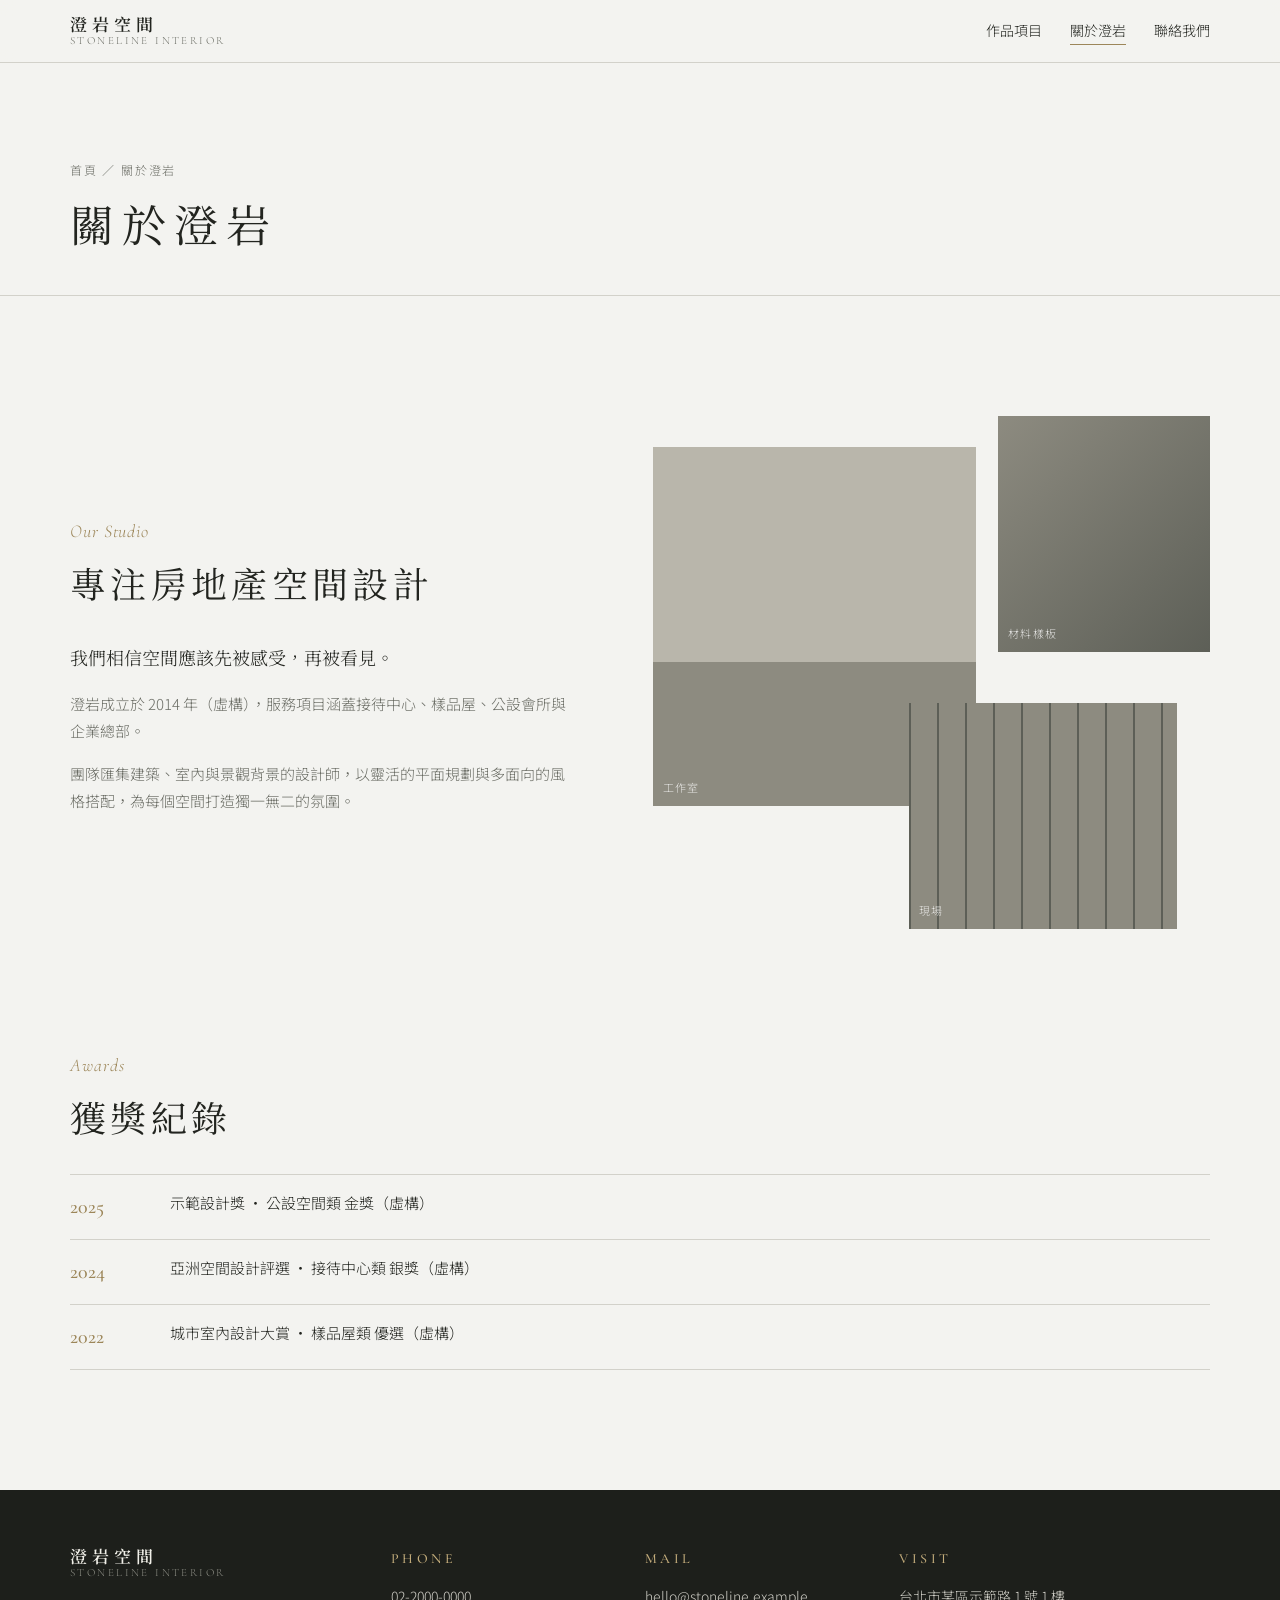
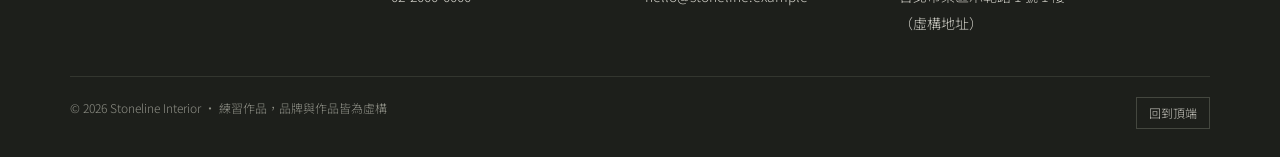
==== about.html @ d1e7b45d "Add Stoneline interior design practice site Co-Authored-By: Claude Opus 5.5 <noreply@anthropic.com> " ====
<!DOCTYPE html>
<html lang="zh-Hant">
<head>
<meta charset="utf-8">
<meta name="viewport" content="width=device-width, initial-scale=1, viewport-fit=cover">
<title>關於澄岩 | 澄岩空間設計</title>
<link rel="preconnect" href="https://fonts.googleapis.com">
<link rel="stylesheet" href="https://fonts.googleapis.com/css2?family=Noto+Serif+TC:wght@400;600&family=Noto+Sans+TC:wght@300;400;500&family=Cormorant+Garamond:ital,wght@0,500;1,400&display=swap">
<link rel="stylesheet" href="assets/style.css">
</head>
<body>
<header id="site-header"></header>
<div class="page-head"><div class="wrap"><div class="crumb"><a href="index.html">首頁</a> ／ 關於澄岩</div><h1>關於澄岩</h1></div></div>
<section><div class="wrap about">
  <div>
    <div class="eyebrow">Our Studio</div>
    <h2>專注房地產空間設計</h2>
    <p class="lead">我們相信空間應該先被感受，再被看見。</p>
    <p>澄岩成立於 2014 年（虛構），服務項目涵蓋接待中心、樣品屋、公設會所與企業總部。</p>
    <p>團隊匯集建築、室內與景觀背景的設計師，以靈活的平面規劃與多面向的風格搭配，為每個空間打造獨一無二的氛圍。</p>
  </div>
  <div class="collage" aria-hidden="true"><div class="ph a"><span>工作室</span></div><div class="ph b"><span>材料樣板</span></div><div class="ph c"><span>現場</span></div></div>
</div></section>
<section style="padding-top:0"><div class="wrap">
  <div class="eyebrow">Awards</div><h2>獲獎紀錄</h2>
  <ul class="awards">
    <li><b>2025</b><span>示範設計獎 · 公設空間類 金獎（虛構）</span></li>
    <li><b>2024</b><span>亞洲空間設計評選 · 接待中心類 銀獎（虛構）</span></li>
    <li><b>2022</b><span>城市室內設計大賞 · 樣品屋類 優選（虛構）</span></li>
  </ul>
</div></section>
<footer id="site-footer"></footer>
<script src="assets/main.js"></script>

</body>
</html>
---- assets/style.css ----
/* Layout: 全寬輪播主視覺 → 非對稱關於區（文字＋三張錯位圖）→ 作品分類 → 數字 → 深色頁尾 */
:root{
  --bg:#f3f3f0; --surface:#e6e5e0; --fg:#22241f; --muted:#6b6d65;
  --accent:#5a6b4e; --brass:#9c8659; --line:#d2d1ca;
  --ph1:#b9b6ab; --ph2:#8d8b80; --ph3:#5d5f57;
  --display:"Noto Serif TC","Songti TC",serif;
  --latin:"Cormorant Garamond","Times New Roman",serif;
  --body:"Noto Sans TC","PingFang TC","Microsoft JhengHei",sans-serif;
}
@media (prefers-color-scheme:dark){:root:not([data-theme="light"]){
  --bg:#181a17; --surface:#22251f; --fg:#e8e7e1; --muted:#9a9c93;
  --accent:#9db08c; --brass:#c4ad7c; --line:#33362f;
  --ph1:#3d3f38; --ph2:#2e302a; --ph3:#4f5248; color-scheme:dark}}
:root[data-theme="dark"]{
  --bg:#181a17; --surface:#22251f; --fg:#e8e7e1; --muted:#9a9c93;
  --accent:#9db08c; --brass:#c4ad7c; --line:#33362f;
  --ph1:#3d3f38; --ph2:#2e302a; --ph3:#4f5248; color-scheme:dark}
*{box-sizing:border-box}
body{margin:0;background:var(--bg);color:var(--fg);font-family:var(--body);font-weight:300;line-height:1.8;font-size:15px}
.wrap{max-width:1180px;margin:0 auto;padding-left:max(20px,env(safe-area-inset-left,0px));padding-right:max(20px,env(safe-area-inset-right,0px))}
a{color:inherit}
:focus-visible{outline:2px solid var(--brass);outline-offset:3px}

/* nav */
header{position:sticky;top:env(safe-area-inset-top,0px);z-index:20;background:color-mix(in srgb,var(--bg) 88%,transparent);backdrop-filter:blur(8px);border-bottom:1px solid var(--line)}
body::before{content:"";position:fixed;inset:0 0 auto;height:env(safe-area-inset-top,0px);z-index:10;background:var(--bg)}
.nav{display:flex;align-items:center;justify-content:space-between;gap:16px;padding-block:14px}
.logo{display:flex;flex-direction:column;line-height:1.2;text-decoration:none}
.logo b{font-family:var(--display);font-weight:600;letter-spacing:.3em;font-size:17px}
.logo small{font-family:var(--latin);letter-spacing:.22em;font-size:11px;color:var(--muted)}
.links{display:flex;gap:28px;list-style:none;margin:0;padding:0;font-size:14px}
.links a{text-decoration:none;padding-block:4px;border-bottom:1px solid transparent}
.links a:hover{border-color:var(--brass)}
.menu-btn{display:none;background:none;border:1px solid var(--line);color:var(--fg);padding:6px 12px;font:inherit;font-size:13px}
@media(max-width:720px){
  .menu-btn{display:block}
  .links{display:none;position:absolute;left:0;right:0;top:100%;flex-direction:column;gap:0;background:var(--bg);border-bottom:1px solid var(--line);padding-left:max(20px,env(safe-area-inset-left,0px));padding-right:max(20px,env(safe-area-inset-right,0px))}
  .links.open{display:flex}
  .links li{border-top:1px solid var(--line)}
  .links a{display:block;padding-block:12px}
}

/* hero slider */
.hero{position:relative;height:clamp(380px,68vh,620px);overflow:hidden;background:var(--ph3)}
.slide{position:absolute;inset:0;opacity:0;transition:opacity 1.2s ease}
.slide.on{opacity:1}
.slide .scene{position:absolute;inset:0;transform:scale(1.06);transition:transform 7s ease-out}
.slide.on .scene{transform:scale(1)}
/* 用 CSS 畫出「空間」示意：牆、地坪、光線 */
.s1 .scene{background:
  linear-gradient(180deg,transparent 62%,rgba(0,0,0,.28) 62%),
  linear-gradient(90deg,#8a8676 0 18%,#c9c4b3 18% 64%,#a39e8c 64% 66%,#d8d3c2 66%),
  #b8b3a2}
.s1 .scene::after{content:"";position:absolute;left:24%;top:16%;width:30%;height:40%;background:radial-gradient(ellipse at 50% 0,rgba(255,248,225,.75),transparent 70%)}
.s2 .scene{background:
  linear-gradient(180deg,transparent 58%,#3c3a33 58%),
  repeating-linear-gradient(90deg,#4a4a42 0 3px,#5b5b52 3px 46px),
  #4b4b43}
.s2 .scene::after{content:"";position:absolute;right:10%;bottom:30%;width:38%;height:16%;border-radius:999px 999px 6px 6px;background:linear-gradient(#a99569,#7d6c48)}
.s3 .scene{background:
  linear-gradient(160deg,transparent 40%,rgba(30,40,30,.35) 40% 41%,transparent 41%),
  linear-gradient(180deg,#9fae95 0 55%,#6f7a68 55%),#8d9b85}
.s3 .scene::after{content:"";position:absolute;left:8%;top:12%;width:22%;height:58%;border-radius:200px 200px 0 0;background:linear-gradient(#e9eadf,#c8cbbd)}
.hero::after{content:"";position:absolute;inset:0;background:linear-gradient(90deg,rgba(16,18,14,.55),rgba(16,18,14,.05) 70%);pointer-events:none}
.hero-text{position:absolute;z-index:2;left:0;right:0;bottom:12%;color:#f5f4ee}
.hero-text h1{font-family:var(--display);font-weight:400;font-size:clamp(30px,6vw,58px);letter-spacing:.32em;margin:0;line-height:1.3;text-wrap:balance}
.hero-text p{font-family:var(--latin);font-size:clamp(14px,1.8vw,19px);letter-spacing:.35em;margin:8px 0 0}
.hero-text .cap{margin-top:22px;font-size:13px;letter-spacing:.12em;font-family:var(--body);opacity:.85}
.dots{position:absolute;z-index:3;right:max(20px,env(safe-area-inset-right,0px));bottom:24px;display:flex;gap:10px}
.dots button{width:34px;height:3px;border:0;padding:0;background:rgba(255,255,255,.35);cursor:pointer;position:relative;overflow:hidden}
.dots button.on::after{content:"";position:absolute;inset:0;background:#fff;animation:bar 5.5s linear forwards}
@keyframes bar{from{transform:translateX(-100%)}to{transform:none}}

/* section heads */
section{padding-block:clamp(64px,10vw,120px)}
.eyebrow{font-family:var(--latin);font-style:italic;color:var(--brass);font-size:18px;letter-spacing:.05em}
h2{font-family:var(--display);font-weight:400;font-size:clamp(24px,3.4vw,36px);letter-spacing:.12em;margin:4px 0 24px;text-wrap:balance}

/* about */
.about{display:grid;grid-template-columns:1fr 1.1fr;gap:clamp(32px,6vw,80px);align-items:center}
.about p{max-width:34em;color:var(--muted);margin:0 0 16px}
.about .lead{color:var(--fg);font-family:var(--display);font-size:18px;line-height:1.9}
.more{display:inline-flex;align-items:center;gap:12px;margin-top:12px;text-decoration:none;font-size:13px;letter-spacing:.2em}
.more::after{content:"";width:40px;height:1px;background:var(--brass);transition:width .3s}
.more:hover::after{width:64px}
.collage{position:relative;aspect-ratio:1/0.92;max-width:100%}
.ph{position:absolute;overflow:hidden}
.ph span{position:absolute;left:10px;bottom:8px;font-size:11px;letter-spacing:.1em;color:#fff;opacity:.8}
.ph.a{left:0;top:6%;width:58%;height:70%;background:linear-gradient(180deg,var(--ph1) 60%,var(--ph2) 60%)}
.ph.b{right:0;top:0;width:38%;height:46%;background:linear-gradient(135deg,var(--ph2),var(--ph3))}
.ph.c{right:6%;bottom:0;width:48%;height:44%;background:repeating-linear-gradient(90deg,var(--ph3) 0 2px,var(--ph2) 2px 28px)}
@media(max-width:820px){.about{grid-template-columns:1fr}}

/* portfolio categories */
.cats{display:grid;grid-template-columns:repeat(4,1fr);gap:2px;background:var(--line);border:1px solid var(--line)}
.cat{background:var(--bg);padding:28px 22px 24px;text-decoration:none;display:flex;flex-direction:column;gap:14px;transition:background .3s}
.cat:hover{background:var(--surface)}
.cat .thumb{aspect-ratio:4/3;max-width:100%;background:var(--ph1);position:relative;overflow:hidden}
.cat:nth-child(2) .thumb{background:linear-gradient(180deg,var(--ph2) 55%,var(--ph3) 55%)}
.cat:nth-child(3) .thumb{background:linear-gradient(90deg,var(--ph1) 40%,var(--ph2) 40%)}
.cat:nth-child(4) .thumb{background:radial-gradient(circle at 70% 30%,var(--ph1),var(--ph3))}
.cat .thumb::after{content:"";position:absolute;inset:0;background:var(--accent);opacity:0;transition:opacity .3s}
.cat:hover .thumb::after{opacity:.25}
.cat h3{font-family:var(--display);font-weight:600;font-size:18px;letter-spacing:.15em;margin:0}
.cat small{font-family:var(--latin);letter-spacing:.18em;color:var(--muted);font-size:13px}
.cat .n{font-size:12px;color:var(--brass);letter-spacing:.1em}
@media(max-width:900px){.cats{grid-template-columns:repeat(2,1fr)}}
@media(max-width:460px){.cats{grid-template-columns:1fr}}

/* facts */
.facts{background:var(--surface)}
.fact-row{display:grid;grid-template-columns:repeat(3,1fr);gap:24px;text-align:left}
.fact{border-left:1px solid var(--brass);padding-left:20px}
.fact .num{font-family:var(--latin);font-weight:500;font-size:clamp(48px,7vw,80px);line-height:1;font-variant-numeric:tabular-nums}
.fact .num sup{font-size:.35em;color:var(--brass);margin-left:4px}
.fact .lbl{font-size:13px;letter-spacing:.2em;color:var(--muted);margin-top:8px}
@media(max-width:600px){.fact-row{grid-template-columns:1fr;gap:32px}}

/* footer */
footer{background:#1d1f1b;color:#cfcec6;padding-block:56px 28px}
.foot{display:grid;grid-template-columns:1.3fr 1fr 1fr 1.4fr;gap:32px}
.foot h4{font-family:var(--latin);font-weight:500;letter-spacing:.25em;font-size:14px;color:#c4ad7c;margin:0 0 12px}
.foot p{margin:0;font-size:14px;line-height:1.9;min-width:0}
.foot .logo b{color:#f0efe8}
.foot .logo small{color:#8f9087}
.copy{margin-top:40px;padding-top:20px;border-top:1px solid #33362f;display:flex;justify-content:space-between;flex-wrap:wrap;gap:12px;font-size:12px;color:#8f9087}
.copy button{background:none;border:1px solid #44473f;color:#cfcec6;font:inherit;padding:4px 12px;cursor:pointer}
@media(max-width:820px){.foot{grid-template-columns:1fr 1fr}}
@media(max-width:480px){.foot{grid-template-columns:1fr}}

.note{font-size:12px;color:var(--muted);text-align:center;padding-block:10px;border-bottom:1px solid var(--line)}
@media(prefers-reduced-motion:reduce){*,*::before,*::after{transition:none!important;animation:none!important}}

/* ---- 子頁共用 ---- */
.page-head{padding-block:clamp(56px,8vw,96px) 32px;border-bottom:1px solid var(--line)}
.page-head h1{font-family:var(--display);font-weight:400;font-size:clamp(28px,4.4vw,44px);letter-spacing:.18em;margin:4px 0 0}
.crumb{font-size:12px;letter-spacing:.15em;color:var(--muted)}
.crumb a{text-decoration:none}
.links a[aria-current="page"]{border-color:var(--brass)}

/* 作品列表 */
.filters{display:flex;flex-wrap:wrap;gap:8px;margin-block:32px}
.filters button{background:none;border:1px solid var(--line);color:var(--fg);font:inherit;font-size:13px;letter-spacing:.12em;padding:8px 18px;cursor:pointer}
.filters button[aria-pressed="true"]{background:var(--fg);color:var(--bg);border-color:var(--fg)}
.grid{display:grid;grid-template-columns:repeat(3,1fr);gap:40px 28px;padding-bottom:96px}
.card{text-decoration:none;display:flex;flex-direction:column;gap:12px;min-width:0}
.card .img{aspect-ratio:4/3;max-width:100%;position:relative;overflow:hidden}
.card .img::after{content:"VIEW";position:absolute;inset:0;display:grid;place-items:center;font-family:var(--latin);letter-spacing:.4em;color:#fff;background:rgba(20,22,18,.45);opacity:0;transition:opacity .3s}
.card:hover .img::after{opacity:1}
.card h3{font-family:var(--display);font-weight:600;font-size:17px;letter-spacing:.1em;margin:0}
.card .meta{font-size:12px;color:var(--muted);letter-spacing:.1em;display:flex;justify-content:space-between;gap:8px}
@media(max-width:900px){.grid{grid-template-columns:repeat(2,1fr)}}
@media(max-width:520px){.grid{grid-template-columns:1fr}}

/* 作品內頁 */
.detail{display:grid;grid-template-columns:1fr 2fr;gap:clamp(32px,5vw,64px);padding-block:56px 96px}
.spec{display:grid;grid-template-columns:auto 1fr;gap:10px 20px;font-size:14px;margin:0 0 24px}
.spec dt{color:var(--muted);letter-spacing:.1em}
.spec dd{margin:0}
.detail p{color:var(--muted);max-width:34em}
.gallery{display:grid;grid-template-columns:1fr 1fr;gap:12px}
.gallery div{aspect-ratio:4/3;max-width:100%}
.gallery div:first-child{grid-column:1/-1;aspect-ratio:16/9}
.pager{display:flex;justify-content:space-between;gap:16px;border-top:1px solid var(--line);padding-block:24px 64px;font-size:14px}
.pager a{text-decoration:none;letter-spacing:.1em}
@media(max-width:820px){.detail{grid-template-columns:1fr}}

/* 關於：獎項時間軸 */
.awards{list-style:none;padding:0;margin:0;border-top:1px solid var(--line)}
.awards li{display:grid;grid-template-columns:80px 1fr;gap:20px;padding-block:14px;border-bottom:1px solid var(--line)}
.awards b{font-family:var(--latin);font-size:20px;font-weight:500;color:var(--brass)}

/* 聯絡表單 */
.contact{display:grid;grid-template-columns:1fr 1.2fr;gap:clamp(32px,6vw,80px);padding-block:56px 96px}
form{display:grid;gap:16px}
label{display:grid;gap:6px;font-size:13px;letter-spacing:.1em;color:var(--muted)}
input,select,textarea{font:inherit;color:var(--fg);background:transparent;border:0;border-bottom:1px solid var(--line);padding:8px 2px}
textarea{min-height:120px;resize:vertical;border:1px solid var(--line);padding:10px}
input:focus,select:focus,textarea:focus{outline:none;border-color:var(--brass)}
.send{justify-self:start;background:var(--fg);color:var(--bg);border:0;padding:12px 32px;font:inherit;letter-spacing:.2em;cursor:pointer}
.ok{color:var(--accent);font-size:14px}
@media(max-width:820px){.contact{grid-template-columns:1fr}}
.detail>*,.contact>*,.about>*{min-width:0}
.gallery{min-width:0}
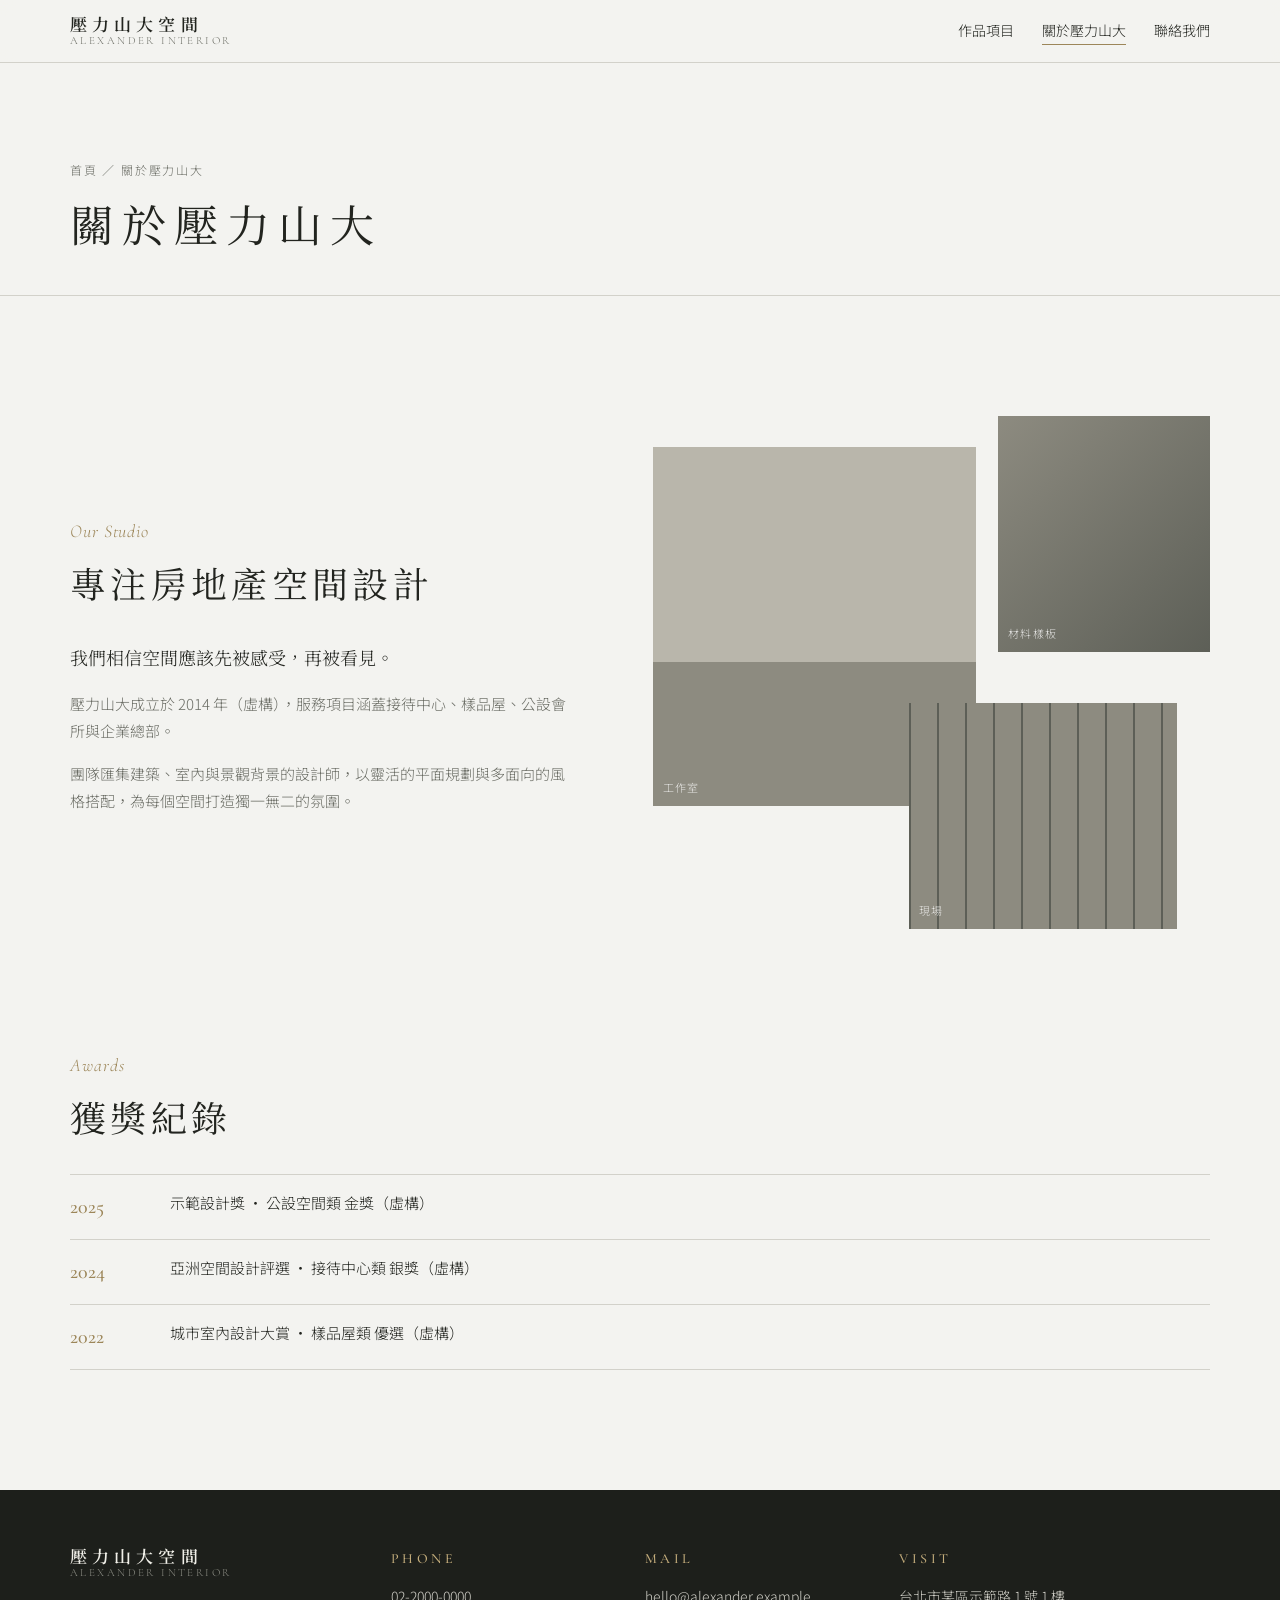
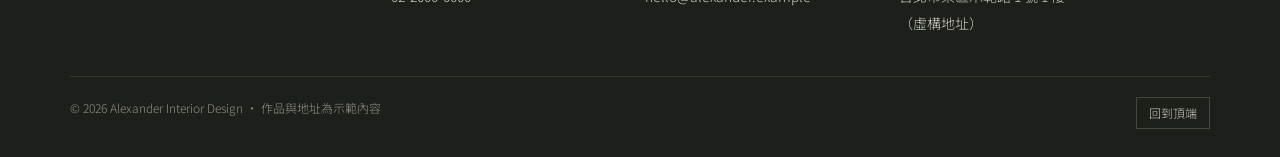
==== commit 895b1f8b: "Rename brand to 壓力山大空間設計 / Alexander Interior Design Co-Authored-By: Claude Opus 5.5 <noreply@anthro" ====
--- a/about.html
+++ b/about.html
@@ -3,20 +3,20 @@
 <head>
 <meta charset="utf-8">
 <meta name="viewport" content="width=device-width, initial-scale=1, viewport-fit=cover">
-<title>關於澄岩 | 澄岩空間設計</title>
+<title>關於壓力山大 | 壓力山大空間設計</title>
 <link rel="preconnect" href="https://fonts.googleapis.com">
 <link rel="stylesheet" href="https://fonts.googleapis.com/css2?family=Noto+Serif+TC:wght@400;600&family=Noto+Sans+TC:wght@300;400;500&family=Cormorant+Garamond:ital,wght@0,500;1,400&display=swap">
 <link rel="stylesheet" href="assets/style.css">
 </head>
 <body>
 <header id="site-header"></header>
-<div class="page-head"><div class="wrap"><div class="crumb"><a href="index.html">首頁</a> ／ 關於澄岩</div><h1>關於澄岩</h1></div></div>
+<div class="page-head"><div class="wrap"><div class="crumb"><a href="index.html">首頁</a> ／ 關於壓力山大</div><h1>關於壓力山大</h1></div></div>
 <section><div class="wrap about">
   <div>
     <div class="eyebrow">Our Studio</div>
     <h2>專注房地產空間設計</h2>
     <p class="lead">我們相信空間應該先被感受，再被看見。</p>
-    <p>澄岩成立於 2014 年（虛構），服務項目涵蓋接待中心、樣品屋、公設會所與企業總部。</p>
+    <p>壓力山大成立於 2014 年（虛構），服務項目涵蓋接待中心、樣品屋、公設會所與企業總部。</p>
     <p>團隊匯集建築、室內與景觀背景的設計師，以靈活的平面規劃與多面向的風格搭配，為每個空間打造獨一無二的氛圍。</p>
   </div>
   <div class="collage" aria-hidden="true"><div class="ph a"><span>工作室</span></div><div class="ph b"><span>材料樣板</span></div><div class="ph c"><span>現場</span></div></div>
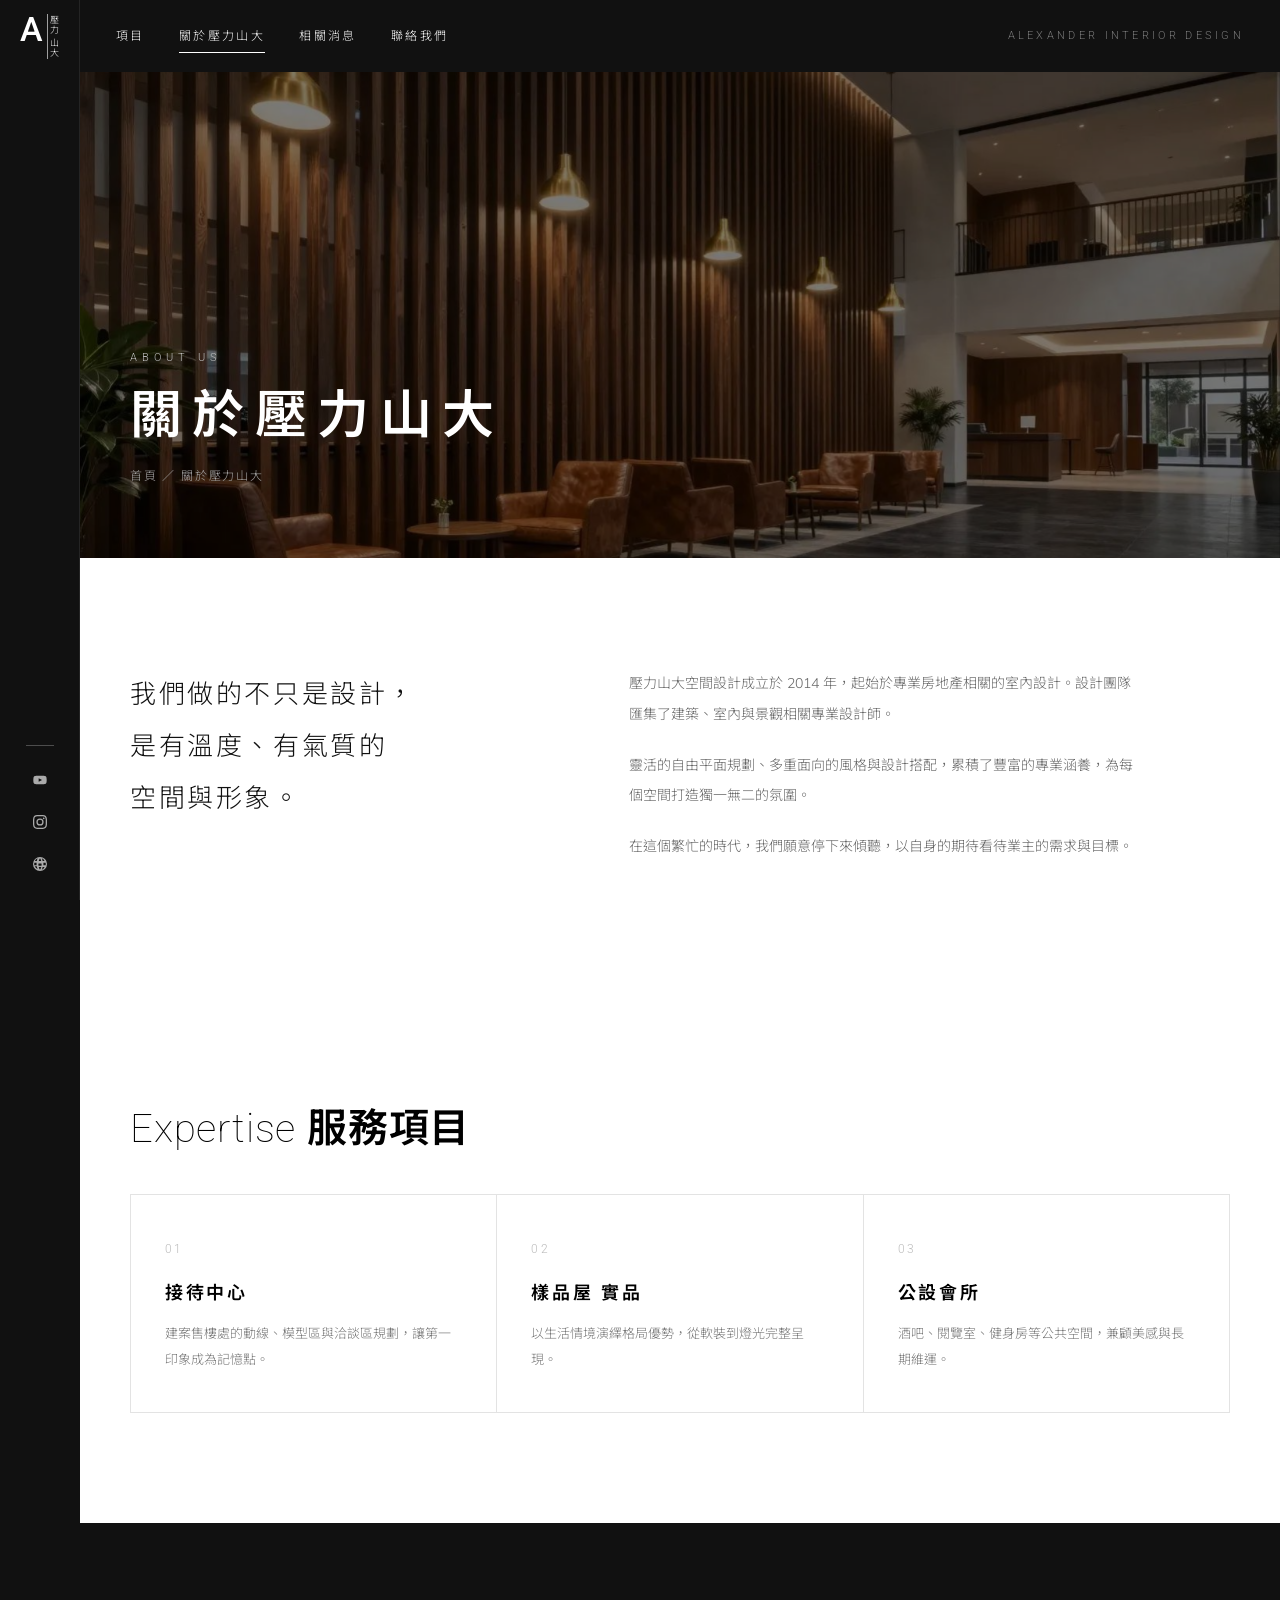
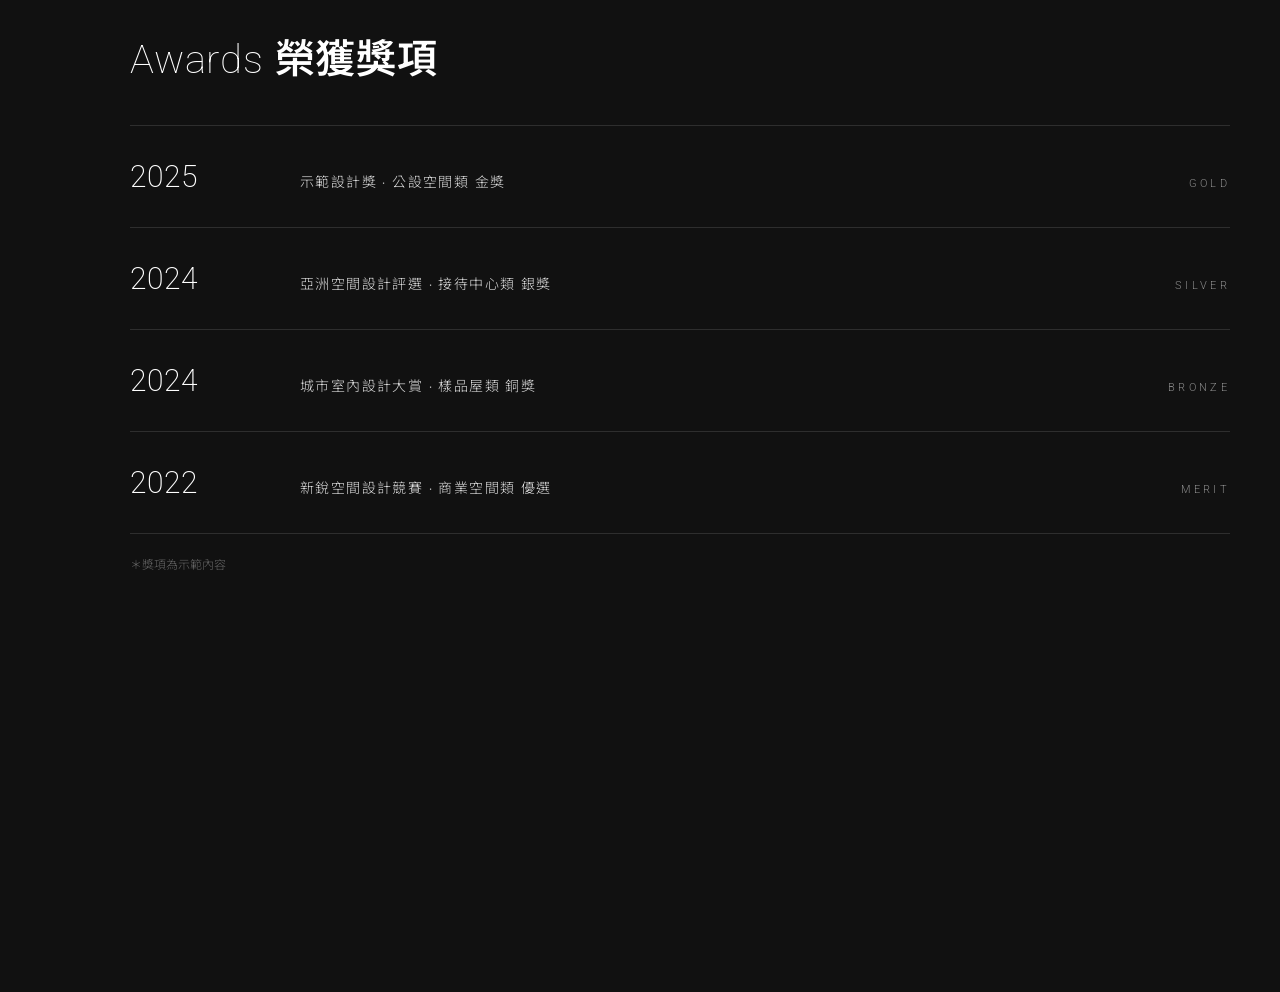
==== commit d7b1a5fd: "Redesign: dark monochrome layout with photos, parallax, ticker hero, news page Co-Authored-By: Claud" ====
--- a/about.html
+++ b/about.html
@@ -4,33 +4,46 @@
 <meta charset="utf-8">
 <meta name="viewport" content="width=device-width, initial-scale=1, viewport-fit=cover">
 <title>關於壓力山大 | 壓力山大空間設計</title>
-<link rel="preconnect" href="https://fonts.googleapis.com">
-<link rel="stylesheet" href="https://fonts.googleapis.com/css2?family=Noto+Serif+TC:wght@400;600&family=Noto+Sans+TC:wght@300;400;500&family=Cormorant+Garamond:ital,wght@0,500;1,400&display=swap">
-<link rel="stylesheet" href="assets/style.css">
+<meta name="description" content="壓力山大空間設計 Alexander Interior Design｜接待中心、樣品屋、公設會所與商業空間設計。">
+<link rel="preconnect" href="https://fonts.googleapis.com"><link rel="preconnect" href="https://fonts.gstatic.com" crossorigin>
+<link rel="stylesheet" href="https://fonts.googleapis.com/css2?family=Mulish:wght@600&family=Roboto:wght@100;200;300;500;700&family=Noto+Sans+TC:wght@300;500;600&display=swap">
+<link rel="stylesheet" href="assets/style.css?v=3">
 </head>
 <body>
-<header id="site-header"></header>
-<div class="page-head"><div class="wrap"><div class="crumb"><a href="index.html">首頁</a> ／ 關於壓力山大</div><h1>關於壓力山大</h1></div></div>
-<section><div class="wrap about">
-  <div>
-    <div class="eyebrow">Our Studio</div>
-    <h2>專注房地產空間設計</h2>
-    <p class="lead">我們相信空間應該先被感受，再被看見。</p>
-    <p>壓力山大成立於 2014 年（虛構），服務項目涵蓋接待中心、樣品屋、公設會所與企業總部。</p>
-    <p>團隊匯集建築、室內與景觀背景的設計師，以靈活的平面規劃與多面向的風格搭配，為每個空間打造獨一無二的氛圍。</p>
+<main class="wrapper">
+<section class="ptitle"><div class="pbg" data-par="80" style="background-image:url(assets/img/corporate.jpg?v=3)"></div>
+<div class="container rv"><small>ABOUT US</small><h1 id="ttl">關於壓力山大</h1><div class="crumb" id="crumb"><a href="index.html">首頁</a> ／ 關於壓力山大</div></div></section>
+<section class="container"><div class="lead2">
+  <p class="big rv">我們做的不只是設計，<br>是有溫度、有氣質的<br>空間與形象。</p>
+  <div class="rv">
+    <p>壓力山大空間設計成立於 2014 年，起始於專業房地產相關的室內設計。設計團隊匯集了建築、室內與景觀相關專業設計師。</p>
+    <p>靈活的自由平面規劃、多重面向的風格與設計搭配，累積了豐富的專業涵養，為每個空間打造獨一無二的氛圍。</p>
+    <p>在這個繁忙的時代，我們願意停下來傾聽，以自身的期待看待業主的需求與目標。</p>
   </div>
-  <div class="collage" aria-hidden="true"><div class="ph a"><span>工作室</span></div><div class="ph b"><span>材料樣板</span></div><div class="ph c"><span>現場</span></div></div>
 </div></section>
-<section style="padding-top:0"><div class="wrap">
-  <div class="eyebrow">Awards</div><h2>獲獎紀錄</h2>
-  <ul class="awards">
-    <li><b>2025</b><span>示範設計獎 · 公設空間類 金獎（虛構）</span></li>
-    <li><b>2024</b><span>亞洲空間設計評選 · 接待中心類 銀獎（虛構）</span></li>
-    <li><b>2022</b><span>城市室內設計大賞 · 樣品屋類 優選（虛構）</span></li>
+<section class="svc"><div class="container">
+  <h2 class="h-sec rv">Expertise <strong>服務項目</strong></h2>
+  <div class="g rv">
+    <div><small>01</small><h3>接待中心</h3><p>建案售樓處的動線、模型區與洽談區規劃，讓第一印象成為記憶點。</p></div>
+    <div><small>02</small><h3>樣品屋 實品</h3><p>以生活情境演繹格局優勢，從軟裝到燈光完整呈現。</p></div>
+    <div><small>03</small><h3>公設會所</h3><p>酒吧、閱覽室、健身房等公共空間，兼顧美感與長期維運。</p></div>
+  </div>
+</div></section>
+<section class="awards dark"><div class="container">
+  <h2 class="h-sec rv">Awards <strong>榮獲獎項</strong></h2>
+  <ul class="alist rv">
+    <li><b>2025</b><span>示範設計獎 · 公設空間類 金獎</span><em>Gold</em></li>
+    <li><b>2024</b><span>亞洲空間設計評選 · 接待中心類 銀獎</span><em>Silver</em></li>
+    <li><b>2024</b><span>城市室內設計大賞 · 樣品屋類 銅獎</span><em>Bronze</em></li>
+    <li><b>2022</b><span>新銳空間設計競賽 · 商業空間類 優選</span><em>Merit</em></li>
   </ul>
+  <p style="color:#666;font-size:12px;margin-top:20px">＊獎項為示範內容</p>
 </div></section>
-<footer id="site-footer"></footer>
-<script src="assets/main.js"></script>
+</main>
+<script src="assets/main.js?v=3"></script>
+<script>
 
+ready();
+</script>
 </body>
 </html>
--- a/assets/style.css
+++ b/assets/style.css
@@ -1,185 +1,304 @@
-
-/* Layout: 全寬輪播主視覺 → 非對稱關於區（文字＋三張錯位圖）→ 作品分類 → 數字 → 深色頁尾 */
+/* 壓力山大空間設計 — 黑白單色、細字、細線、大量留白
+   版面：左側固定細欄（logo＋社群）＋頂部黑色導覽；內容區黑白交替 */
 :root{
-  --bg:#f3f3f0; --surface:#e6e5e0; --fg:#22241f; --muted:#6b6d65;
-  --accent:#5a6b4e; --brass:#9c8659; --line:#d2d1ca;
-  --ph1:#b9b6ab; --ph2:#8d8b80; --ph3:#5d5f57;
-  --display:"Noto Serif TC","Songti TC",serif;
-  --latin:"Cormorant Garamond","Times New Roman",serif;
-  --body:"Noto Sans TC","PingFang TC","Microsoft JhengHei",sans-serif;
-}
-@media (prefers-color-scheme:dark){:root:not([data-theme="light"]){
-  --bg:#181a17; --surface:#22251f; --fg:#e8e7e1; --muted:#9a9c93;
-  --accent:#9db08c; --brass:#c4ad7c; --line:#33362f;
-  --ph1:#3d3f38; --ph2:#2e302a; --ph3:#4f5248; color-scheme:dark}}
-:root[data-theme="dark"]{
-  --bg:#181a17; --surface:#22251f; --fg:#e8e7e1; --muted:#9a9c93;
-  --accent:#9db08c; --brass:#c4ad7c; --line:#33362f;
-  --ph1:#3d3f38; --ph2:#2e302a; --ph3:#4f5248; color-scheme:dark}
+  --ink:#111;          /* 主要深色 */
+  --ink-2:#1b1b1b;     /* 次深色（loader、區塊） */
+  --paper:#fff;
+  --grey:#8c8c8c;      /* 說明文字 */
+  --line-d:rgba(255,255,255,.22);
+  --line-l:#e3e3e3;
+  --side:80px;         /* 左側固定欄寬 */
+  --head:72px;
+  --cn:"Mulish","Noto Sans TC","PingFang TC","Microsoft JhengHei",sans-serif;
+  --en:"Roboto","Noto Sans TC","PingFang TC",sans-serif;
+  color-scheme:light;
+}
 *{box-sizing:border-box}
-body{margin:0;background:var(--bg);color:var(--fg);font-family:var(--body);font-weight:300;line-height:1.8;font-size:15px}
-.wrap{max-width:1180px;margin:0 auto;padding-left:max(20px,env(safe-area-inset-left,0px));padding-right:max(20px,env(safe-area-inset-right,0px))}
-a{color:inherit}
-:focus-visible{outline:2px solid var(--brass);outline-offset:3px}
-
-/* nav */
-header{position:sticky;top:env(safe-area-inset-top,0px);z-index:20;background:color-mix(in srgb,var(--bg) 88%,transparent);backdrop-filter:blur(8px);border-bottom:1px solid var(--line)}
-body::before{content:"";position:fixed;inset:0 0 auto;height:env(safe-area-inset-top,0px);z-index:10;background:var(--bg)}
-.nav{display:flex;align-items:center;justify-content:space-between;gap:16px;padding-block:14px}
-.logo{display:flex;flex-direction:column;line-height:1.2;text-decoration:none}
-.logo b{font-family:var(--display);font-weight:600;letter-spacing:.3em;font-size:17px}
-.logo small{font-family:var(--latin);letter-spacing:.22em;font-size:11px;color:var(--muted)}
-.links{display:flex;gap:28px;list-style:none;margin:0;padding:0;font-size:14px}
-.links a{text-decoration:none;padding-block:4px;border-bottom:1px solid transparent}
-.links a:hover{border-color:var(--brass)}
-.menu-btn{display:none;background:none;border:1px solid var(--line);color:var(--fg);padding:6px 12px;font:inherit;font-size:13px}
-@media(max-width:720px){
-  .menu-btn{display:block}
-  .links{display:none;position:absolute;left:0;right:0;top:100%;flex-direction:column;gap:0;background:var(--bg);border-bottom:1px solid var(--line);padding-left:max(20px,env(safe-area-inset-left,0px));padding-right:max(20px,env(safe-area-inset-right,0px))}
-  .links.open{display:flex}
-  .links li{border-top:1px solid var(--line)}
-  .links a{display:block;padding-block:12px}
-}
-
-/* hero slider */
-.hero{position:relative;height:clamp(380px,68vh,620px);overflow:hidden;background:var(--ph3)}
-.slide{position:absolute;inset:0;opacity:0;transition:opacity 1.2s ease}
-.slide.on{opacity:1}
-.slide .scene{position:absolute;inset:0;transform:scale(1.06);transition:transform 7s ease-out}
-.slide.on .scene{transform:scale(1)}
-/* 用 CSS 畫出「空間」示意：牆、地坪、光線 */
-.s1 .scene{background:
-  linear-gradient(180deg,transparent 62%,rgba(0,0,0,.28) 62%),
-  linear-gradient(90deg,#8a8676 0 18%,#c9c4b3 18% 64%,#a39e8c 64% 66%,#d8d3c2 66%),
-  #b8b3a2}
-.s1 .scene::after{content:"";position:absolute;left:24%;top:16%;width:30%;height:40%;background:radial-gradient(ellipse at 50% 0,rgba(255,248,225,.75),transparent 70%)}
-.s2 .scene{background:
-  linear-gradient(180deg,transparent 58%,#3c3a33 58%),
-  repeating-linear-gradient(90deg,#4a4a42 0 3px,#5b5b52 3px 46px),
-  #4b4b43}
-.s2 .scene::after{content:"";position:absolute;right:10%;bottom:30%;width:38%;height:16%;border-radius:999px 999px 6px 6px;background:linear-gradient(#a99569,#7d6c48)}
-.s3 .scene{background:
-  linear-gradient(160deg,transparent 40%,rgba(30,40,30,.35) 40% 41%,transparent 41%),
-  linear-gradient(180deg,#9fae95 0 55%,#6f7a68 55%),#8d9b85}
-.s3 .scene::after{content:"";position:absolute;left:8%;top:12%;width:22%;height:58%;border-radius:200px 200px 0 0;background:linear-gradient(#e9eadf,#c8cbbd)}
-.hero::after{content:"";position:absolute;inset:0;background:linear-gradient(90deg,rgba(16,18,14,.55),rgba(16,18,14,.05) 70%);pointer-events:none}
-.hero-text{position:absolute;z-index:2;left:0;right:0;bottom:12%;color:#f5f4ee}
-.hero-text h1{font-family:var(--display);font-weight:400;font-size:clamp(30px,6vw,58px);letter-spacing:.32em;margin:0;line-height:1.3;text-wrap:balance}
-.hero-text p{font-family:var(--latin);font-size:clamp(14px,1.8vw,19px);letter-spacing:.35em;margin:8px 0 0}
-.hero-text .cap{margin-top:22px;font-size:13px;letter-spacing:.12em;font-family:var(--body);opacity:.85}
-.dots{position:absolute;z-index:3;right:max(20px,env(safe-area-inset-right,0px));bottom:24px;display:flex;gap:10px}
-.dots button{width:34px;height:3px;border:0;padding:0;background:rgba(255,255,255,.35);cursor:pointer;position:relative;overflow:hidden}
-.dots button.on::after{content:"";position:absolute;inset:0;background:#fff;animation:bar 5.5s linear forwards}
-@keyframes bar{from{transform:translateX(-100%)}to{transform:none}}
-
-/* section heads */
-section{padding-block:clamp(64px,10vw,120px)}
-.eyebrow{font-family:var(--latin);font-style:italic;color:var(--brass);font-size:18px;letter-spacing:.05em}
-h2{font-family:var(--display);font-weight:400;font-size:clamp(24px,3.4vw,36px);letter-spacing:.12em;margin:4px 0 24px;text-wrap:balance}
-
-/* about */
-.about{display:grid;grid-template-columns:1fr 1.1fr;gap:clamp(32px,6vw,80px);align-items:center}
-.about p{max-width:34em;color:var(--muted);margin:0 0 16px}
-.about .lead{color:var(--fg);font-family:var(--display);font-size:18px;line-height:1.9}
-.more{display:inline-flex;align-items:center;gap:12px;margin-top:12px;text-decoration:none;font-size:13px;letter-spacing:.2em}
-.more::after{content:"";width:40px;height:1px;background:var(--brass);transition:width .3s}
-.more:hover::after{width:64px}
-.collage{position:relative;aspect-ratio:1/0.92;max-width:100%}
-.ph{position:absolute;overflow:hidden}
-.ph span{position:absolute;left:10px;bottom:8px;font-size:11px;letter-spacing:.1em;color:#fff;opacity:.8}
-.ph.a{left:0;top:6%;width:58%;height:70%;background:linear-gradient(180deg,var(--ph1) 60%,var(--ph2) 60%)}
-.ph.b{right:0;top:0;width:38%;height:46%;background:linear-gradient(135deg,var(--ph2),var(--ph3))}
-.ph.c{right:6%;bottom:0;width:48%;height:44%;background:repeating-linear-gradient(90deg,var(--ph3) 0 2px,var(--ph2) 2px 28px)}
-@media(max-width:820px){.about{grid-template-columns:1fr}}
-
-/* portfolio categories */
-.cats{display:grid;grid-template-columns:repeat(4,1fr);gap:2px;background:var(--line);border:1px solid var(--line)}
-.cat{background:var(--bg);padding:28px 22px 24px;text-decoration:none;display:flex;flex-direction:column;gap:14px;transition:background .3s}
-.cat:hover{background:var(--surface)}
-.cat .thumb{aspect-ratio:4/3;max-width:100%;background:var(--ph1);position:relative;overflow:hidden}
-.cat:nth-child(2) .thumb{background:linear-gradient(180deg,var(--ph2) 55%,var(--ph3) 55%)}
-.cat:nth-child(3) .thumb{background:linear-gradient(90deg,var(--ph1) 40%,var(--ph2) 40%)}
-.cat:nth-child(4) .thumb{background:radial-gradient(circle at 70% 30%,var(--ph1),var(--ph3))}
-.cat .thumb::after{content:"";position:absolute;inset:0;background:var(--accent);opacity:0;transition:opacity .3s}
-.cat:hover .thumb::after{opacity:.25}
-.cat h3{font-family:var(--display);font-weight:600;font-size:18px;letter-spacing:.15em;margin:0}
-.cat small{font-family:var(--latin);letter-spacing:.18em;color:var(--muted);font-size:13px}
-.cat .n{font-size:12px;color:var(--brass);letter-spacing:.1em}
+html{scroll-behavior:smooth}
+body{margin:0;background:var(--ink);color:#000;font-family:var(--en);font-weight:300;font-size:14px;line-height:1.9;-webkit-font-smoothing:antialiased}
+img{max-width:100%;display:block}
+a{color:inherit;text-decoration:none}
+button{font:inherit;color:inherit}
+:focus-visible{outline:1px solid #fff;outline-offset:4px}
+.paper :focus-visible{outline-color:#000}
+
+/* ---------- loader ---------- */
+.loader{position:fixed;inset:0;z-index:100;background:var(--ink-2);display:grid;place-items:center;transition:opacity .7s .2s,visibility 0s .9s}
+.loader i{position:relative;display:block;width:90px;height:1px;background:rgba(255,255,255,.15)}
+.loader i::before{content:"";position:absolute;top:-2px;left:0;width:5px;height:5px;border-radius:50%;background:#bbb;animation:ld 1.4s ease-in-out infinite alternate}
+@keyframes ld{to{left:85px}}
+.loaded .loader{opacity:0;visibility:hidden}
+
+/* ---------- 左側固定欄 ---------- */
+.side{position:fixed;z-index:30;top:0;bottom:0;left:0;width:var(--side);background:var(--ink);border-right:1px solid rgba(255,255,255,.08);display:flex;flex-direction:column;justify-content:space-between;align-items:center;padding-block:14px 22px}
+.mono{display:flex;align-items:flex-start;gap:4px;color:#fff}
+.mono b{font-family:var(--en);font-weight:500;font-size:34px;line-height:.9}
+.mono span{writing-mode:vertical-rl;font-family:var(--cn);font-size:9px;letter-spacing:.25em;border-left:1px solid rgba(255,255,255,.6);padding-left:3px;line-height:1}
+.side hr{width:28px;border:0;border-top:1px solid rgba(255,255,255,.25);margin:18px 0 0}
+.social{list-style:none;margin:0;padding:0;display:flex;flex-direction:column;gap:14px;align-items:center}
+.social a{display:grid;place-items:center;width:28px;height:28px;color:#aaa;transition:color .3s}
+.social a:hover{color:#fff}
+.social svg{width:14px;height:14px;fill:currentColor}
+.side .social::before{content:"";display:block;width:28px;border-top:1px solid rgba(255,255,255,.25);margin-bottom:6px}
+
+/* ---------- 頂部導覽 ---------- */
+.top{position:fixed;z-index:29;top:0;left:var(--side);right:0;height:var(--head);display:flex;align-items:center;justify-content:space-between;padding-inline:36px;background:transparent;transition:background .4s}
+.scrolled .top,.inner .top{background:var(--ink)}
+.menu{display:flex;gap:34px;list-style:none;margin:0;padding:0}
+.menu>li{position:relative}
+.menu>li>a,.menu>li>button{display:block;background:none;border:0;color:#fff;font-family:var(--cn);font-size:12px;letter-spacing:.2em;padding:8px 0;cursor:pointer;position:relative}
+.menu>li>a::after,.menu>li>button::after{content:"";position:absolute;left:0;bottom:2px;width:0;height:1px;background:#fff;transition:width .35s}
+.menu>li>a:hover::after,.menu>li>button:hover::after,.menu a[aria-current="page"]::after{width:100%}
+.sub{position:absolute;top:100%;left:-18px;min-width:150px;list-style:none;margin:0;padding:10px 0;background:#fff;opacity:0;visibility:hidden;transform:translateY(8px);transition:.3s}
+.menu>li:hover .sub,.menu>li:focus-within .sub{opacity:1;visibility:visible;transform:none}
+.sub a{display:block;padding:6px 18px;font-family:var(--cn);font-size:12px;letter-spacing:.12em;color:#000;transition:padding .3s}
+.sub a:hover{padding-left:24px}
+.burger{display:none;width:40px;height:40px;background:none;border:1px solid rgba(255,255,255,.3);cursor:pointer;padding:0;place-items:center}
+.burger span{display:block;width:18px;height:1px;background:#fff;box-shadow:0 -5px 0 #fff,0 5px 0 #fff}
+.top .tag{font-family:var(--en);font-size:11px;letter-spacing:.3em;color:#777}
+
+/* 手機全螢幕選單 */
+.mnav{position:fixed;inset:0;z-index:40;background:var(--ink);color:#fff;display:flex;flex-direction:column;justify-content:center;padding-inline:max(32px,env(safe-area-inset-left,0px));opacity:0;visibility:hidden;transition:.4s}
+.mnav.open{opacity:1;visibility:visible}
+.mnav a{display:block;font-family:var(--cn);font-size:22px;letter-spacing:.2em;padding-block:10px}
+.mnav small{display:block;font-size:13px;color:#888;letter-spacing:.15em;padding-left:16px}
+.mnav .x{position:absolute;top:18px;right:20px;background:none;border:1px solid rgba(255,255,255,.3);width:40px;height:40px;font-size:20px;cursor:pointer}
+
+/* 內容區位移（讓出左側欄） */
+.wrapper{margin-left:var(--side);position:relative;z-index:2;background:var(--paper)}
+.container{max-width:1180px;margin:0 auto;padding-inline:40px}
+
+@media(max-width:1024px){
+  :root{--side:0px}
+  .side{display:none}
+  .top{left:0;padding-inline:max(20px,env(safe-area-inset-left,0px)) max(20px,env(safe-area-inset-right,0px));background:var(--ink)}
+  .menu,.top .tag{display:none}
+  .burger{display:grid}
+  .container{padding-inline:max(20px,env(safe-area-inset-left,0px)) max(20px,env(safe-area-inset-right,0px))}
+}
+.top .mono-s{display:none;color:#fff}
+@media(max-width:1024px){.top .mono-s{display:flex}}
+
+/* ---------- 首頁主視覺 ---------- */
+.hero{position:relative;height:100vh;min-height:560px;background:#000;overflow:hidden;color:#fff}
+.hero .bg{position:absolute;inset:0;background-size:cover;background-position:center;opacity:0;transform:scale(1.08);transition:opacity 1.6s ease,transform 8s ease-out}
+.hero .bg.on{opacity:1;transform:scale(1)}
+.hero::after{content:"";position:absolute;inset:0;background:rgba(0,0,0,.62)}
+.ticker{position:absolute;z-index:2;inset:0;display:flex;justify-content:center;overflow:hidden;-webkit-mask:linear-gradient(transparent,#000 22%,#000 78%,transparent);mask:linear-gradient(transparent,#000 22%,#000 78%,transparent)}
+.ticker ul{list-style:none;margin:0;padding:0;width:min(660px,78%);animation:tick 22s linear infinite}
+.ticker li{text-align:center;padding-block:22px 18px;border-bottom:1px solid rgba(255,255,255,.5)}
+.ticker h2{margin:0;font-family:var(--cn);font-weight:600;font-size:clamp(24px,3.2vw,38px);letter-spacing:.2em;line-height:1.4}
+.ticker p{margin:6px 0 0;font-family:var(--en);font-weight:200;font-size:clamp(10px,1.3vw,16px);letter-spacing:1.05em;margin-right:-1.05em;white-space:nowrap}
+@keyframes tick{to{transform:translateY(-50%)}}
+.arrow{position:absolute;z-index:3;top:50%;width:46px;height:46px;margin-top:-23px;border:0;background:none;cursor:pointer;color:#fff;opacity:.7;transition:opacity .3s}
+.arrow:hover{opacity:1}
+.arrow.prev{left:24px}.arrow.next{right:24px}
+.arrow svg{width:22px;height:22px;stroke:currentColor;fill:none;stroke-width:1}
+.hero .count{position:absolute;z-index:3;left:40px;bottom:36px;font-family:var(--en);font-size:12px;letter-spacing:.3em;display:flex;align-items:center;gap:14px}
+.hero .count b{font-size:28px;font-weight:300;letter-spacing:0}
+.hero .count i{display:block;width:60px;height:1px;background:rgba(255,255,255,.35);position:relative}
+.hero .count i::after{content:"";position:absolute;inset:0;background:#fff;transform-origin:left;animation:prog 6s linear}
+@keyframes prog{from{transform:scaleX(0)}}
+.hero .scroll{position:absolute;z-index:3;right:40px;bottom:30px;writing-mode:vertical-rl;font-size:10px;letter-spacing:.4em;display:flex;align-items:center;gap:12px}
+.hero .scroll::after{content:"";width:1px;height:50px;background:linear-gradient(#fff 50%,rgba(255,255,255,.2) 50%);background-size:1px 200%;animation:sc 2s linear infinite}
+@keyframes sc{to{background-position:0 -100%}}
+.hero .cap{position:absolute;z-index:3;left:50%;bottom:36px;transform:translateX(-50%);font-family:var(--cn);font-size:12px;letter-spacing:.2em;color:#bbb;white-space:nowrap}
+@media(max-width:700px){.hero .cap{display:none}.hero .count{left:20px}.hero .scroll{right:16px}.arrow.prev{left:4px}.arrow.next{right:4px}}
+
+/* ---------- 區塊編號裝飾 ---------- */
+section{position:relative}
+.dec{position:absolute;top:110px;font-family:var(--en);font-weight:500;font-size:12px;letter-spacing:.2em;display:flex;align-items:center;gap:12px;writing-mode:vertical-rl;color:#999}
+.dec::after{content:"";width:1px;height:70px;background:currentColor;opacity:.5}
+.dec.r{right:30px}.dec.l{left:30px}
+@media(max-width:1024px){.dec{display:none}}
+
+/* ---------- 關於（首頁） ---------- */
+.about{padding-block:120px}
+.about .row{display:grid;grid-template-columns:7fr 5fr;gap:70px;align-items:start}
+.stack{display:grid;gap:0}
+.stack figure{margin:0;overflow:hidden;position:relative}
+.stack img{width:100%;height:auto;transform:scale(1.12);will-change:transform}
+.stick{position:sticky;top:calc(var(--head) + 60px)}
+.h-sec{font-family:var(--en);font-weight:100;font-size:40px;line-height:1.25;margin:0 0 40px;letter-spacing:.02em}
+.h-sec strong{font-family:var(--cn);font-weight:600}
+.kv{border-top:1px solid var(--line-l)}
+.kv div{display:grid;grid-template-columns:110px 1fr;gap:16px;padding-block:14px;border-bottom:1px solid var(--line-l)}
+.kv dt{font-family:var(--en);font-size:11px;letter-spacing:.25em;text-transform:uppercase;color:var(--grey);padding-top:3px}
+.kv dd{margin:0;font-family:var(--cn);font-size:14px;color:#222}
+.quote{font-family:var(--cn);font-size:15px;line-height:2.2;color:#444;margin:32px 0}
+.btn{display:inline-flex;align-items:center;gap:16px;font-family:var(--en);font-size:11px;letter-spacing:.35em;text-transform:uppercase;padding:14px 26px;border:1px solid #000;color:#000;background:none;cursor:pointer;transition:background .35s,color .35s}
+.btn svg{width:22px;height:10px;stroke:currentColor;fill:none;transition:transform .35s}
+.btn:hover{background:#000;color:#fff}
+.btn:hover svg{transform:translateX(6px)}
+.dark .btn{border-color:#fff;color:#fff}.dark .btn:hover{background:#fff;color:#000}
+@media(max-width:900px){.about .row{grid-template-columns:1fr}.stick{position:static}.about{padding-block:70px}}
+
+/* ---------- 作品分類（首頁） ---------- */
+.cats-sec{padding-block:0 120px}
+.cats{display:grid;grid-template-columns:repeat(4,1fr);gap:0}
+.cat{position:relative;aspect-ratio:3/4;overflow:hidden;color:#fff;max-width:100%}
+.cat img{position:absolute;inset:0;width:100%;height:100%;object-fit:cover;transition:transform 1.2s cubic-bezier(.2,.7,.2,1),filter .6s;filter:grayscale(.5) brightness(.6)}
+.cat:hover img{transform:scale(1.07);filter:grayscale(0) brightness(.75)}
+.cat .t{position:absolute;inset:auto 0 0;padding:28px;display:grid;gap:4px}
+.cat .t small{font-family:var(--en);font-size:10px;letter-spacing:.35em}
+.cat .t b{font-family:var(--cn);font-weight:600;font-size:20px;letter-spacing:.2em}
+.cat .t i{font-style:normal;font-size:11px;letter-spacing:.2em;color:#ccc;display:flex;align-items:center;gap:10px}
+.cat .t i::before{content:"";width:0;height:1px;background:#fff;transition:width .4s}
+.cat:hover .t i::before{width:30px}
+.cat .no{position:absolute;top:20px;right:24px;font-family:var(--en);font-size:12px;letter-spacing:.2em}
+.sec-head{display:flex;justify-content:space-between;align-items:end;gap:20px;margin-bottom:40px;flex-wrap:wrap}
+.sec-head .h-sec{margin:0}
 @media(max-width:900px){.cats{grid-template-columns:repeat(2,1fr)}}
-@media(max-width:460px){.cats{grid-template-columns:1fr}}
-
-/* facts */
-.facts{background:var(--surface)}
-.fact-row{display:grid;grid-template-columns:repeat(3,1fr);gap:24px;text-align:left}
-.fact{border-left:1px solid var(--brass);padding-left:20px}
-.fact .num{font-family:var(--latin);font-weight:500;font-size:clamp(48px,7vw,80px);line-height:1;font-variant-numeric:tabular-nums}
-.fact .num sup{font-size:.35em;color:var(--brass);margin-left:4px}
-.fact .lbl{font-size:13px;letter-spacing:.2em;color:var(--muted);margin-top:8px}
-@media(max-width:600px){.fact-row{grid-template-columns:1fr;gap:32px}}
-
-/* footer */
-footer{background:#1d1f1b;color:#cfcec6;padding-block:56px 28px}
-.foot{display:grid;grid-template-columns:1.3fr 1fr 1fr 1.4fr;gap:32px}
-.foot h4{font-family:var(--latin);font-weight:500;letter-spacing:.25em;font-size:14px;color:#c4ad7c;margin:0 0 12px}
-.foot p{margin:0;font-size:14px;line-height:1.9;min-width:0}
-.foot .logo b{color:#f0efe8}
-.foot .logo small{color:#8f9087}
-.copy{margin-top:40px;padding-top:20px;border-top:1px solid #33362f;display:flex;justify-content:space-between;flex-wrap:wrap;gap:12px;font-size:12px;color:#8f9087}
-.copy button{background:none;border:1px solid #44473f;color:#cfcec6;font:inherit;padding:4px 12px;cursor:pointer}
-@media(max-width:820px){.foot{grid-template-columns:1fr 1fr}}
-@media(max-width:480px){.foot{grid-template-columns:1fr}}
-
-.note{font-size:12px;color:var(--muted);text-align:center;padding-block:10px;border-bottom:1px solid var(--line)}
-@media(prefers-reduced-motion:reduce){*,*::before,*::after{transition:none!important;animation:none!important}}
-
-/* ---- 子頁共用 ---- */
-.page-head{padding-block:clamp(56px,8vw,96px) 32px;border-bottom:1px solid var(--line)}
-.page-head h1{font-family:var(--display);font-weight:400;font-size:clamp(28px,4.4vw,44px);letter-spacing:.18em;margin:4px 0 0}
-.crumb{font-size:12px;letter-spacing:.15em;color:var(--muted)}
-.crumb a{text-decoration:none}
-.links a[aria-current="page"]{border-color:var(--brass)}
-
-/* 作品列表 */
-.filters{display:flex;flex-wrap:wrap;gap:8px;margin-block:32px}
-.filters button{background:none;border:1px solid var(--line);color:var(--fg);font:inherit;font-size:13px;letter-spacing:.12em;padding:8px 18px;cursor:pointer}
-.filters button[aria-pressed="true"]{background:var(--fg);color:var(--bg);border-color:var(--fg)}
-.grid{display:grid;grid-template-columns:repeat(3,1fr);gap:40px 28px;padding-bottom:96px}
-.card{text-decoration:none;display:flex;flex-direction:column;gap:12px;min-width:0}
-.card .img{aspect-ratio:4/3;max-width:100%;position:relative;overflow:hidden}
-.card .img::after{content:"VIEW";position:absolute;inset:0;display:grid;place-items:center;font-family:var(--latin);letter-spacing:.4em;color:#fff;background:rgba(20,22,18,.45);opacity:0;transition:opacity .3s}
-.card:hover .img::after{opacity:1}
-.card h3{font-family:var(--display);font-weight:600;font-size:17px;letter-spacing:.1em;margin:0}
-.card .meta{font-size:12px;color:var(--muted);letter-spacing:.1em;display:flex;justify-content:space-between;gap:8px}
-@media(max-width:900px){.grid{grid-template-columns:repeat(2,1fr)}}
-@media(max-width:520px){.grid{grid-template-columns:1fr}}
-
-/* 作品內頁 */
-.detail{display:grid;grid-template-columns:1fr 2fr;gap:clamp(32px,5vw,64px);padding-block:56px 96px}
-.spec{display:grid;grid-template-columns:auto 1fr;gap:10px 20px;font-size:14px;margin:0 0 24px}
-.spec dt{color:var(--muted);letter-spacing:.1em}
-.spec dd{margin:0}
-.detail p{color:var(--muted);max-width:34em}
-.gallery{display:grid;grid-template-columns:1fr 1fr;gap:12px}
-.gallery div{aspect-ratio:4/3;max-width:100%}
-.gallery div:first-child{grid-column:1/-1;aspect-ratio:16/9}
-.pager{display:flex;justify-content:space-between;gap:16px;border-top:1px solid var(--line);padding-block:24px 64px;font-size:14px}
-.pager a{text-decoration:none;letter-spacing:.1em}
-@media(max-width:820px){.detail{grid-template-columns:1fr}}
-
-/* 關於：獎項時間軸 */
-.awards{list-style:none;padding:0;margin:0;border-top:1px solid var(--line)}
-.awards li{display:grid;grid-template-columns:80px 1fr;gap:20px;padding-block:14px;border-bottom:1px solid var(--line)}
-.awards b{font-family:var(--latin);font-size:20px;font-weight:500;color:var(--brass)}
-
-/* 聯絡表單 */
-.contact{display:grid;grid-template-columns:1fr 1.2fr;gap:clamp(32px,6vw,80px);padding-block:56px 96px}
-form{display:grid;gap:16px}
-label{display:grid;gap:6px;font-size:13px;letter-spacing:.1em;color:var(--muted)}
-input,select,textarea{font:inherit;color:var(--fg);background:transparent;border:0;border-bottom:1px solid var(--line);padding:8px 2px}
-textarea{min-height:120px;resize:vertical;border:1px solid var(--line);padding:10px}
-input:focus,select:focus,textarea:focus{outline:none;border-color:var(--brass)}
-.send{justify-self:start;background:var(--fg);color:var(--bg);border:0;padding:12px 32px;font:inherit;letter-spacing:.2em;cursor:pointer}
-.ok{color:var(--accent);font-size:14px}
-@media(max-width:820px){.contact{grid-template-columns:1fr}}
-.detail>*,.contact>*,.about>*{min-width:0}
-.gallery{min-width:0}
+@media(max-width:480px){.cats{grid-template-columns:1fr}.cat{aspect-ratio:4/3}}
+
+/* ---------- 數字區 ---------- */
+.facts{position:relative;background:#000;color:#fff;overflow:hidden;padding-block:130px}
+.facts .pbg{position:absolute;inset:-20% 0;background-size:cover;background-position:center;opacity:.2;will-change:transform}
+.facts .container{position:relative}
+.facts .h-sec{font-size:34px;text-transform:uppercase;letter-spacing:.04em}
+.facts .h-sec strong{font-family:var(--en);font-weight:700}
+.facts .row{display:grid;grid-template-columns:1.2fr repeat(3,1fr);align-items:end;gap:30px}
+.bigno{position:relative;display:flex;align-items:center;gap:30px}
+.bigno::before{content:"";width:90px;height:2px;background:#fff}
+.bigno span{font-family:var(--en);font-weight:500;font-size:120px;line-height:.8;color:rgba(255,255,255,.18)}
+.fact{text-align:center}
+.fact .n{font-family:var(--en);font-weight:500;font-size:64px;line-height:1;font-variant-numeric:tabular-nums}
+.fact .l{font-family:var(--cn);font-size:13px;letter-spacing:.2em;color:#bbb;margin-top:12px}
+@media(max-width:900px){.facts .row{grid-template-columns:repeat(3,1fr)}.bigno{grid-column:1/-1}.bigno span{font-size:80px}.fact .n{font-size:44px}.facts{padding-block:80px}}
+
+/* ---------- 頁尾（固定在底層，內容捲上去時露出） ---------- */
+.foot{position:fixed;z-index:1;left:var(--side);right:0;bottom:0;background:var(--ink);color:#bbb;overflow:hidden}
+.foot canvas{position:absolute;inset:0;width:100%;height:100%;opacity:.55;pointer-events:none}
+.foot .container{position:relative;padding-block:70px 30px}
+.fgrid{display:grid;grid-template-columns:2fr 1fr 1.2fr 1.6fr;gap:30px}
+.fgrid h4{margin:0 0 18px;font-family:var(--en);font-weight:500;font-size:12px;letter-spacing:.3em;color:#fff;text-transform:uppercase}
+.fgrid ul{list-style:none;margin:0;padding:0;font-size:13px;line-height:2.1}
+.fgrid .mono b{font-size:52px}.fgrid .mono span{font-size:12px}
+.fgrid .slogan{font-family:var(--cn);font-size:12px;letter-spacing:.2em;color:#888;margin-top:22px}
+.fbar{display:flex;justify-content:space-between;align-items:center;gap:16px;flex-wrap:wrap;border-top:1px solid rgba(255,255,255,.1);margin-top:50px;padding-top:24px;font-size:11px;letter-spacing:.12em;color:#777}
+.fbar button{background:none;border:0;cursor:pointer;color:#ccc;letter-spacing:.3em;font-size:11px;display:flex;align-items:center;gap:10px}
+.fbar button::before{content:"";width:30px;height:1px;background:currentColor}
+.spacer{height:var(--fh,420px)}
+@media(max-width:900px){.fgrid{grid-template-columns:1fr 1fr}.foot{left:0}}
+@media(max-width:480px){.fgrid{grid-template-columns:1fr}}
+
+/* ---------- 子頁共用標題 ---------- */
+.ptitle{position:relative;height:62vh;min-height:420px;background:#000;color:#fff;overflow:hidden;display:flex;align-items:flex-end}
+.ptitle .pbg{position:absolute;inset:-15% 0;background-size:cover;background-position:center;opacity:.5;will-change:transform}
+.ptitle .container{position:relative;width:100%;padding-bottom:70px}
+.ptitle small{font-family:var(--en);font-size:11px;letter-spacing:.45em;color:#bbb}
+.ptitle h1{margin:10px 0 0;font-family:var(--cn);font-weight:600;font-size:clamp(30px,4.6vw,52px);letter-spacing:.2em;line-height:1.3}
+.ptitle .crumb{margin-top:18px;font-size:12px;letter-spacing:.15em;color:#aaa}
+.ptitle .crumb a:hover{color:#fff}
+
+/* ---------- 作品列表：左右交錯＋視差卡片 ---------- */
+.tabs{display:flex;flex-wrap:wrap;gap:6px 30px;padding-block:50px 10px;border-bottom:1px solid var(--line-l);margin-bottom:90px}
+.tabs a{font-family:var(--cn);font-size:13px;letter-spacing:.2em;color:#999;padding-bottom:12px;position:relative}
+.tabs a[aria-current="true"]{color:#000}
+.tabs a[aria-current="true"]::after{content:"";position:absolute;left:0;right:0;bottom:-1px;height:1px;background:#000}
+.plist{display:grid;gap:130px;padding-bottom:130px}
+.pitem{display:grid;grid-template-columns:7fr 5fr;align-items:center;position:relative}
+.pitem.rev{grid-template-columns:5fr 7fr}
+.pitem.rev .media{order:2}
+.media{position:relative;overflow:hidden;aspect-ratio:3/2;max-width:100%}
+.media img{width:100%;height:100%;object-fit:cover;transform:scale(1.12);transition:filter .6s;will-change:transform}
+.pitem:hover .media img{filter:brightness(.85)}
+.deck{position:relative;z-index:2;background:#fff;padding:50px 46px;margin-left:-90px;box-shadow:0 30px 60px rgba(0,0,0,.07);will-change:transform}
+.pitem.rev .deck{margin-left:0;margin-right:-90px}
+.deck .no{font-family:var(--en);font-weight:500;font-size:60px;line-height:1;color:#eee;position:absolute;top:24px;right:30px}
+.deck small{font-family:var(--en);font-size:10px;letter-spacing:.4em;color:var(--grey)}
+.deck h3{margin:10px 0 14px;font-family:var(--cn);font-weight:600;font-size:24px;letter-spacing:.15em}
+.deck p{margin:0 0 28px;color:#666;font-family:var(--cn);font-size:13px;line-height:2}
+.deck .meta{display:flex;gap:20px;font-size:11px;letter-spacing:.15em;color:#999;margin-bottom:28px}
+@media(max-width:900px){
+  .pitem,.pitem.rev{grid-template-columns:1fr}
+  .pitem.rev .media{order:0}
+  .deck,.pitem.rev .deck{margin:-60px 20px 0;padding:34px 26px}
+  .plist{gap:80px}.tabs{margin-bottom:50px}
+}
+.pager{display:flex;justify-content:center;gap:4px;padding-bottom:120px;font-family:var(--en);font-size:12px}
+.pager a,.pager span{min-width:40px;height:40px;display:grid;place-items:center;border:1px solid var(--line-l);padding-inline:12px;letter-spacing:.2em}
+.pager span{background:#000;color:#fff;border-color:#000}
+.pager a:hover{border-color:#000}
+
+/* ---------- 作品內頁 ---------- */
+.pd{display:grid;grid-template-columns:4fr 8fr;gap:70px;padding-block:100px}
+.pd .stick h2{font-family:var(--cn);font-weight:600;font-size:26px;letter-spacing:.15em;margin:0 0 30px}
+.pd .quote{font-size:14px}
+.shots{display:grid;gap:24px}
+.shots figure{margin:0;overflow:hidden}
+.shots img{width:100%;height:auto;transform:scale(1.08);will-change:transform}
+.shots .pair{display:grid;grid-template-columns:1fr 1fr;gap:24px}
+.shots .pair img{aspect-ratio:3/4;object-fit:cover;height:auto}
+.shots figcaption{font-size:11px;letter-spacing:.2em;color:#999;padding-top:10px}
+.nextp{display:grid;grid-template-columns:1fr 1fr;border-top:1px solid var(--line-l)}
+.nextp a{position:relative;display:block;padding:50px 40px;overflow:hidden;color:#fff;min-height:200px}
+.nextp img{position:absolute;inset:0;width:100%;height:100%;object-fit:cover;filter:brightness(.4);transition:transform 1s,filter .6s}
+.nextp a:hover img{transform:scale(1.06);filter:brightness(.55)}
+.nextp span{position:relative;display:block}
+.nextp small{font-family:var(--en);font-size:10px;letter-spacing:.4em;color:#ccc}
+.nextp b{display:block;font-family:var(--cn);font-weight:600;font-size:22px;letter-spacing:.15em;margin-top:8px}
+.nextp a:last-child{text-align:right}
+@media(max-width:900px){.pd{grid-template-columns:1fr;padding-block:60px;gap:40px}.nextp{grid-template-columns:1fr}.nextp a:last-child{text-align:left}}
+
+/* ---------- 關於頁 ---------- */
+.lead2{padding-block:110px;display:grid;grid-template-columns:5fr 7fr;gap:70px}
+.lead2 .big{font-family:var(--cn);font-weight:300;font-size:clamp(20px,2.2vw,26px);line-height:2;letter-spacing:.1em;color:#111;margin:0}
+.lead2 p{color:#666;font-family:var(--cn);line-height:2.2;margin:0 0 20px;max-width:36em}
+.awards{background:var(--ink);color:#ddd;padding-block:110px}
+.awards .h-sec{color:#fff}
+.alist{list-style:none;margin:0;padding:0;border-top:1px solid rgba(255,255,255,.12)}
+.alist li{display:grid;grid-template-columns:140px 1fr auto;gap:30px;align-items:baseline;padding-block:22px;border-bottom:1px solid rgba(255,255,255,.12);transition:padding .4s,background .4s}
+.alist li:hover{padding-inline:16px;background:rgba(255,255,255,.03)}
+.alist b{font-family:var(--en);font-weight:200;font-size:30px;color:#fff}
+.alist span{font-family:var(--cn);letter-spacing:.1em}
+.alist em{font-style:normal;font-family:var(--en);font-size:11px;letter-spacing:.3em;color:#888;text-transform:uppercase}
+.svc{padding-block:110px}
+.svc .g{display:grid;grid-template-columns:repeat(3,1fr);gap:0;border-top:1px solid var(--line-l);border-left:1px solid var(--line-l)}
+.svc .g div{padding:40px 34px;border-right:1px solid var(--line-l);border-bottom:1px solid var(--line-l)}
+.svc .g small{font-family:var(--en);font-size:12px;color:#bbb;letter-spacing:.2em}
+.svc .g h3{font-family:var(--cn);font-weight:600;letter-spacing:.15em;font-size:18px;margin:14px 0 10px}
+.svc .g p{margin:0;color:#777;font-family:var(--cn);font-size:13px;line-height:2}
+@media(max-width:900px){.lead2{grid-template-columns:1fr;padding-block:60px;gap:30px}.alist li{grid-template-columns:80px 1fr;gap:16px}.alist em{display:none}.svc .g{grid-template-columns:1fr}.awards,.svc{padding-block:70px}}
+
+/* ---------- 消息 ---------- */
+.news{padding-block:100px;display:grid;gap:0}
+.news a{display:grid;grid-template-columns:120px 320px 1fr;gap:40px;align-items:center;padding-block:30px;border-bottom:1px solid var(--line-l)}
+.news a:first-child{border-top:1px solid var(--line-l)}
+.news time{font-family:var(--en);font-weight:200;font-size:13px;letter-spacing:.2em;color:#999}
+.news time b{display:block;font-size:40px;font-weight:200;color:#000;letter-spacing:0;line-height:1.1}
+.news figure{margin:0;overflow:hidden;aspect-ratio:16/10}
+.news figure img{width:100%;height:100%;object-fit:cover;transition:transform 1s}
+.news a:hover img{transform:scale(1.06)}
+.news h3{font-family:var(--cn);font-weight:600;font-size:18px;letter-spacing:.12em;margin:0 0 10px}
+.news p{margin:0;color:#777;font-family:var(--cn);font-size:13px}
+@media(max-width:900px){.news a{grid-template-columns:1fr;gap:14px}.news{padding-block:60px}}
+
+/* ---------- 聯絡 ---------- */
+.ct{display:grid;grid-template-columns:5fr 7fr;gap:80px;padding-block:110px}
+.ct .kv dd a:hover{text-decoration:underline}
+form{display:grid;grid-template-columns:1fr 1fr;gap:34px 30px}
+.f{position:relative;display:block}
+.f.full{grid-column:1/-1}
+.f input,.f select,.f textarea{width:100%;font:inherit;font-family:var(--cn);font-size:14px;color:#000;background:none;border:0;border-bottom:1px solid #ccc;padding:22px 0 10px;border-radius:0}
+.f textarea{min-height:130px;resize:vertical}
+.f span{position:absolute;left:0;top:22px;font-family:var(--en);font-size:11px;letter-spacing:.3em;color:#999;text-transform:uppercase;transition:.3s;pointer-events:none}
+.f input:focus+span,.f input:not(:placeholder-shown)+span,.f textarea:focus+span,.f textarea:not(:placeholder-shown)+span,.f select+span{top:0;font-size:10px;color:#000}
+.f::after{content:"";position:absolute;left:0;bottom:0;width:0;height:1px;background:#000;transition:width .4s}
+.f:focus-within::after{width:100%}
+.f input:focus,.f textarea:focus,.f select:focus{outline:none}
+.ok{grid-column:1/-1;font-family:var(--cn);color:#333;margin:0}
+@media(max-width:900px){.ct{grid-template-columns:1fr;padding-block:60px;gap:50px}form{grid-template-columns:1fr}}
+
+/* ---------- 捲動淡入 ---------- */
+.js .rv{opacity:0;transform:translateY(40px);transition:opacity 1s cubic-bezier(.2,.7,.2,1),transform 1s cubic-bezier(.2,.7,.2,1)}
+.js .rv.in{opacity:1;transform:none}
+@media(prefers-reduced-motion:reduce){
+  *,*::before,*::after{animation:none!important;transition:none!important;scroll-behavior:auto!important}
+  .js .rv{opacity:1;transform:none}
+}
+@media(max-width:700px){
+  .ticker ul{width:88%}
+  .ticker h2{font-size:21px;letter-spacing:.14em;white-space:nowrap}
+  .ticker p{font-size:9px;letter-spacing:.55em;margin-right:-.55em}
+}
